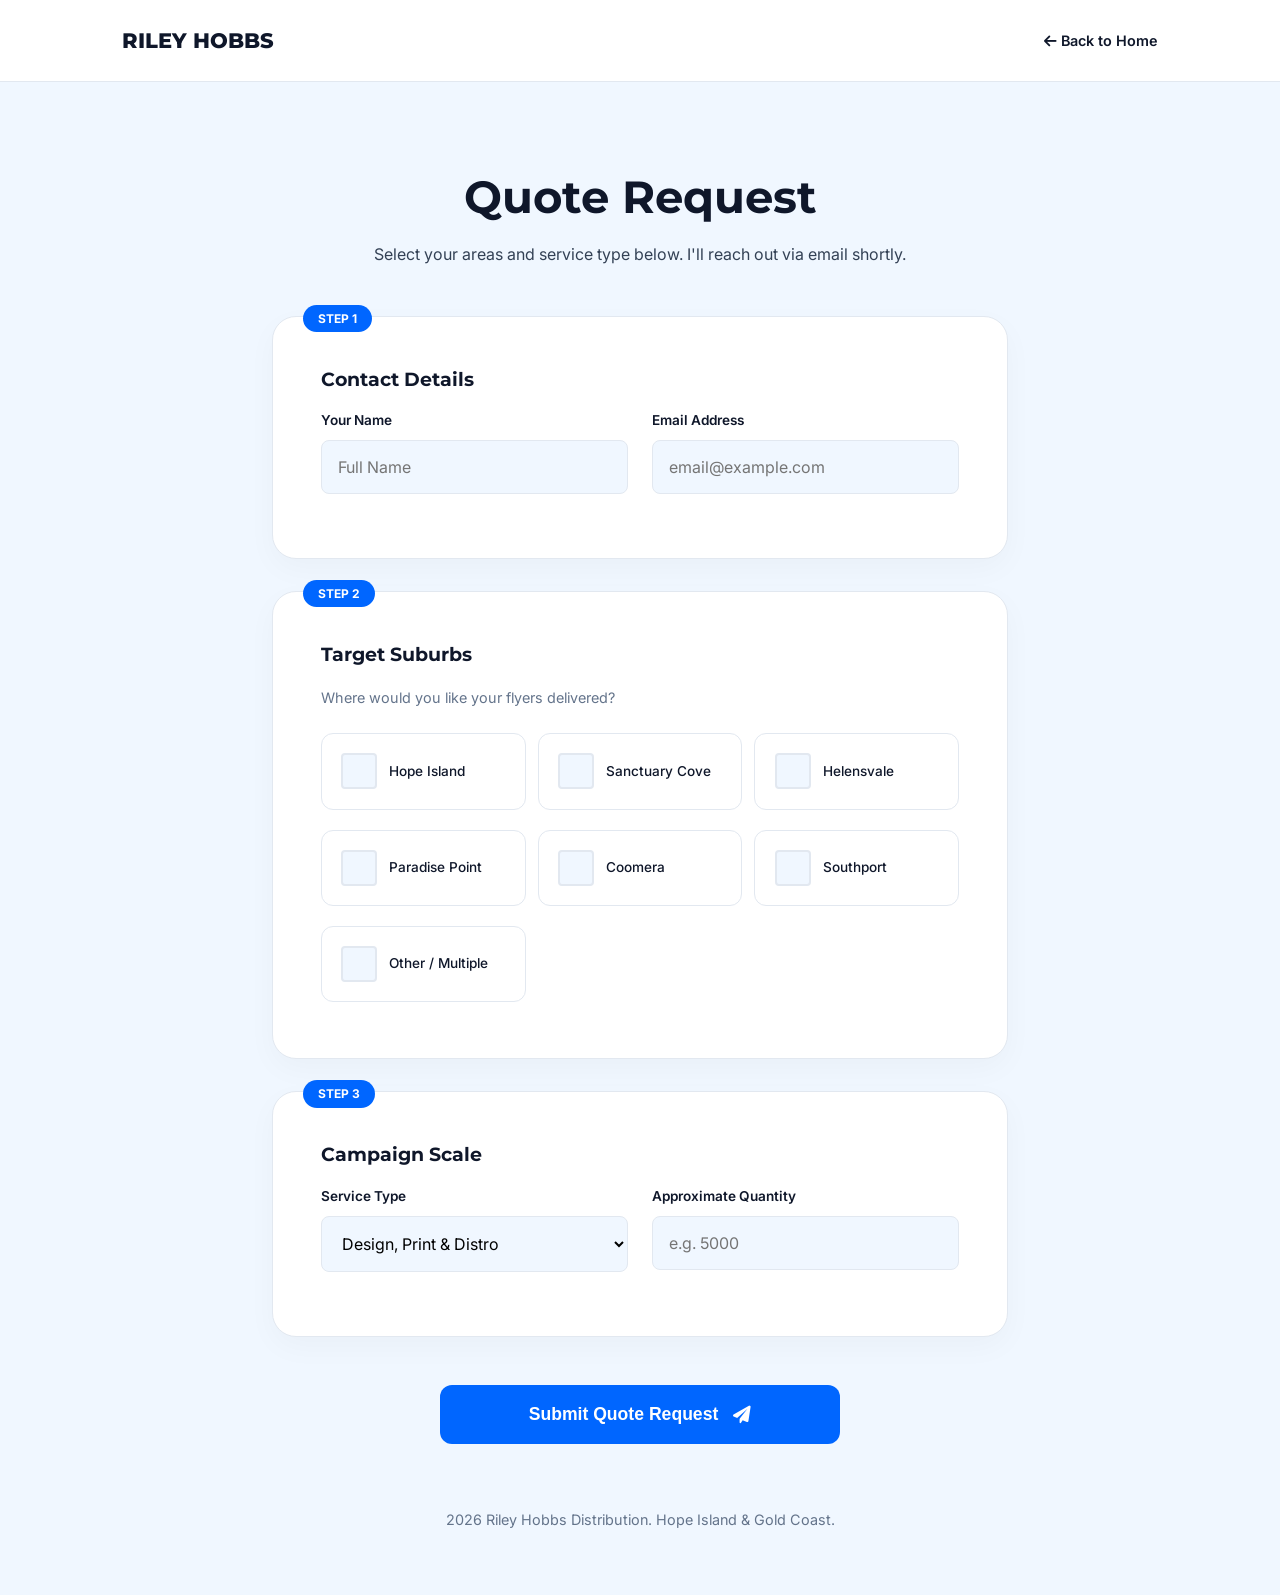
==== quote.html @ b6feacd4 "Add files via upload" ====
<!DOCTYPE html>
<html lang="en">
<head>
    <meta charset="UTF-8">
    <meta name="viewport" content="width=device-width, initial-scale=1.0">
    <title>Get a Quote | Riley Hobbs</title>
    
    <link href="https://fonts.googleapis.com/css2?family=Inter:wght@300;400;500;600&family=Montserrat:wght@700;800&display=swap" rel="stylesheet">
    <link href="https://cdnjs.cloudflare.com/ajax/libs/font-awesome/6.0.0/css/all.min.css" rel="stylesheet">
    
    <style>
        :root {
            --primary: #0066ff;
            --primary-hover: #0052cc;
            --ice-blue: #f0f7ff;
            --dark: #0f172a;
            --white: #ffffff;
            --border: #e2e8f0;
            --text-main: #334155;
            --text-muted: #64748b;
        }

        * { margin: 0; padding: 0; box-sizing: border-box; }
        body {
            font-family: 'Inter', sans-serif;
            color: var(--text-main);
            line-height: 1.6;
            background-color: var(--ice-blue);
        }

        .container { max-width: 1100px; margin: 0 auto; padding: 0 2rem; }
        .container.narrow { max-width: 800px; }

        /* --- Navigation --- */
        .navbar {
            padding: 1.5rem 0;
            background: var(--white);
            position: sticky;
            top: 0;
            z-index: 1000;
            border-bottom: 1px solid var(--border);
        }
        .nav-content { display: flex; justify-content: space-between; align-items: center; }
        .brand { display: flex; align-items: center; gap: 10px; text-decoration: none; }
        .brand .name { font-family: 'Montserrat', sans-serif; font-weight: 800; font-size: 1.3rem; color: var(--dark); }
        .back-link { text-decoration: none; color: var(--dark); font-weight: 600; font-size: 0.9rem; transition: 0.2s; }
        .back-link:hover { color: var(--primary); }

        /* --- Layout --- */
        .quote-intro { text-align: center; padding: 5rem 0 3rem; }
        .quote-intro h1 { font-family: 'Montserrat', sans-serif; font-size: 2.8rem; color: var(--dark); margin-bottom: 0.5rem; }

        .form-card {
            background: var(--white);
            padding: 3rem;
            border-radius: 24px;
            border: 1px solid var(--border);
            position: relative;
            margin-bottom: 2rem;
            box-shadow: 0 10px 30px rgba(0,0,0,0.03);
        }

        .card-badge {
            position: absolute;
            top: -12px;
            left: 30px;
            background: var(--primary);
            color: white;
            padding: 4px 15px;
            border-radius: 20px;
            font-size: 0.75rem;
            font-weight: 700;
            text-transform: uppercase;
        }

        h3 { margin-bottom: 1rem; font-family: 'Montserrat', sans-serif; color: var(--dark); }
        .card-desc { font-size: 0.9rem; color: var(--text-muted); margin-bottom: 1.5rem; display: block; }

        /* --- Checkbox Grid --- */
        .selection-grid {
            display: grid;
            grid-template-columns: repeat(auto-fill, minmax(180px, 1fr));
            gap: 12px;
        }

        .check-option {
            border: 1px solid var(--border);
            padding: 1.2rem;
            border-radius: 12px;
            cursor: pointer;
            display: flex;
            align-items: center;
            gap: 12px;
            transition: all 0.2s ease;
            background: var(--white);
            font-weight: 500;
            user-select: none;
        }

        .check-option input { 
            appearance: none;
            width: 20px;
            height: 20px;
            border: 2px solid var(--border);
            border-radius: 4px;
            cursor: pointer;
            position: relative;
        }

        .check-option input:checked { background-color: var(--primary); border-color: var(--primary); }
        .check-option input:checked::after {
            content: '\f00c'; font-family: 'Font Awesome 6 Free'; font-weight: 900;
            color: white; font-size: 10px; position: absolute; top: 50%; left: 50%; transform: translate(-50%, -50%);
        }

        .check-option.active { border-color: var(--primary); background-color: var(--ice-blue); }

        /* --- Conditional Textarea --- */
        #otherAreaWrapper {
            margin-top: 1.5rem;
            display: none; 
            animation: fadeIn 0.3s ease;
        }

        @keyframes fadeIn { from { opacity: 0; transform: translateY(-5px); } to { opacity: 1; transform: translateY(0); } }

        /* --- Form Elements --- */
        .form-group { display: grid; grid-template-columns: 1fr 1fr; gap: 1.5rem; }
        .input-wrapper { margin-bottom: 1rem; }
        label { display: block; font-weight: 600; font-size: 0.85rem; margin-bottom: 0.5rem; color: var(--dark); }
        
        input, select, textarea {
            width: 100%;
            padding: 1rem;
            background: var(--ice-blue);
            border: 1px solid var(--border);
            border-radius: 8px;
            font-family: inherit;
            transition: 0.3s;
            font-size: 1rem;
        }
        input:focus, textarea:focus { outline: none; border-color: var(--primary); background: var(--white); }

        /* --- Submit Button --- */
        .btn-submit {
            background: var(--primary);
            color: white;
            border: none;
            width: 100%;
            max-width: 400px;
            font-size: 1.1rem;
            padding: 1.2rem;
            border-radius: 12px;
            font-weight: 700;
            cursor: pointer;
            display: flex;
            justify-content: center;
            align-items: center;
            gap: 15px;
            margin: 3rem auto 0;
            transition: 0.3s;
        }
        .btn-submit:hover { background: var(--primary-hover); transform: translateY(-2px); box-shadow: 0 10px 20px rgba(0, 102, 255, 0.2); }

        footer { padding: 4rem 0; text-align: center; color: var(--text-muted); font-size: 0.9rem; }

        @media (max-width: 768px) {
            .form-group { grid-template-columns: 1fr; }
            .selection-grid { grid-template-columns: 1fr 1fr; }
            .form-card { padding: 2rem 1.5rem; }
        }
    </style>
</head>
<body>

    <nav class="navbar">
        <div class="container nav-content">
            <a href="index.html" class="brand">
                <span class="name">RILEY HOBBS</span>
            </a>
            <a href="index.html" class="back-link"><i class="fa-solid fa-arrow-left"></i> Back to Home</a>
        </div>
    </nav>

    <main class="quote-main">
        <div class="container narrow">
            <div class="quote-intro">
                <h1>Quote Request</h1>
                <p>Select your areas and service type below. I'll reach out via email shortly.</p>
            </div>

            <form id="quoteForm" action="https://formspree.io/f/xjgjlnzk" method="POST">
                
                <div class="form-card">
                    <div class="card-badge">Step 1</div>
                    <h3>Contact Details</h3>
                    <div class="form-group">
                        <div class="input-wrapper">
                            <label>Your Name</label>
                            <input type="text" name="Name" placeholder="Full Name" required>
                        </div>
                        <div class="input-wrapper">
                            <label>Email Address</label>
                            <input type="email" name="_replyto" placeholder="email@example.com" required>
                        </div>
                    </div>
                </div>

                <div class="form-card">
                    <div class="card-badge">Step 2</div>
                    <h3>Target Suburbs</h3>
                    <span class="card-desc">Where would you like your flyers delivered?</span>
                    <div class="selection-grid">
                        <label class="check-option"><input type="checkbox" name="Suburbs" value="Hope Island"> Hope Island</label>
                        <label class="check-option"><input type="checkbox" name="Suburbs" value="Sanctuary Cove"> Sanctuary Cove</label>
                        <label class="check-option"><input type="checkbox" name="Suburbs" value="Helensvale"> Helensvale</label>
                        <label class="check-option"><input type="checkbox" name="Suburbs" value="Paradise Point"> Paradise Point</label>
                        <label class="check-option"><input type="checkbox" name="Suburbs" value="Coomera"> Coomera</label>
                        <label class="check-option"><input type="checkbox" name="Suburbs" value="Southport"> Southport</label>
                        <label class="check-option" id="otherOption">
                            <input type="checkbox" name="Suburbs" value="Other" id="otherCheckbox"> Other / Multiple
                        </label>
                    </div>

                    <div id="otherAreaWrapper">
                        <label>Specify extra areas or boundaries</label>
                        <textarea name="Other_Location_Details" rows="3" placeholder="Tell me which other suburbs or specific streets you have in mind..."></textarea>
                    </div>
                </div>

                <div class="form-card">
                    <div class="card-badge">Step 3</div>
                    <h3>Campaign Scale</h3>
                    <div class="form-group">
                        <div class="input-wrapper">
                            <label>Service Type</label>
                            <select name="Service">
                                <option value="Design, Print & Distro">Design, Print & Distro</option>
                                <option value="Distribution Only">Distribution Only</option>
                                <option value="Design & Printing">Design & Printing</option>
                            </select>
                        </div>
                        <div class="input-wrapper">
                            <label>Approximate Quantity</label>
                            <input type="number" name="Quantity" placeholder="e.g. 5000">
                        </div>
                    </div>
                </div>

                <input type="text" name="_gotcha" style="display:none">

                <button type="submit" class="btn-submit">Submit Quote Request <i class="fa-solid fa-paper-plane"></i></button>
            </form>
        </div>
    </main>

    <footer>
        <p>2026 Riley Hobbs Distribution. Hope Island & Gold Coast.</p>
    </footer>

    <script>
        const otherCheckbox = document.getElementById('otherCheckbox');
        const otherWrapper = document.getElementById('otherAreaWrapper');

        document.querySelectorAll('.check-option').forEach(option => {
            const checkbox = option.querySelector('input');
            checkbox.addEventListener('change', () => {
                if(checkbox.checked) {
                    option.classList.add('active');
                } else {
                    option.classList.remove('active');
                }

                if (otherCheckbox.checked) {
                    otherWrapper.style.display = 'block';
                } else {
                    otherWrapper.style.display = 'none';
                }
            });
        });
    </script>
</body>
</html>
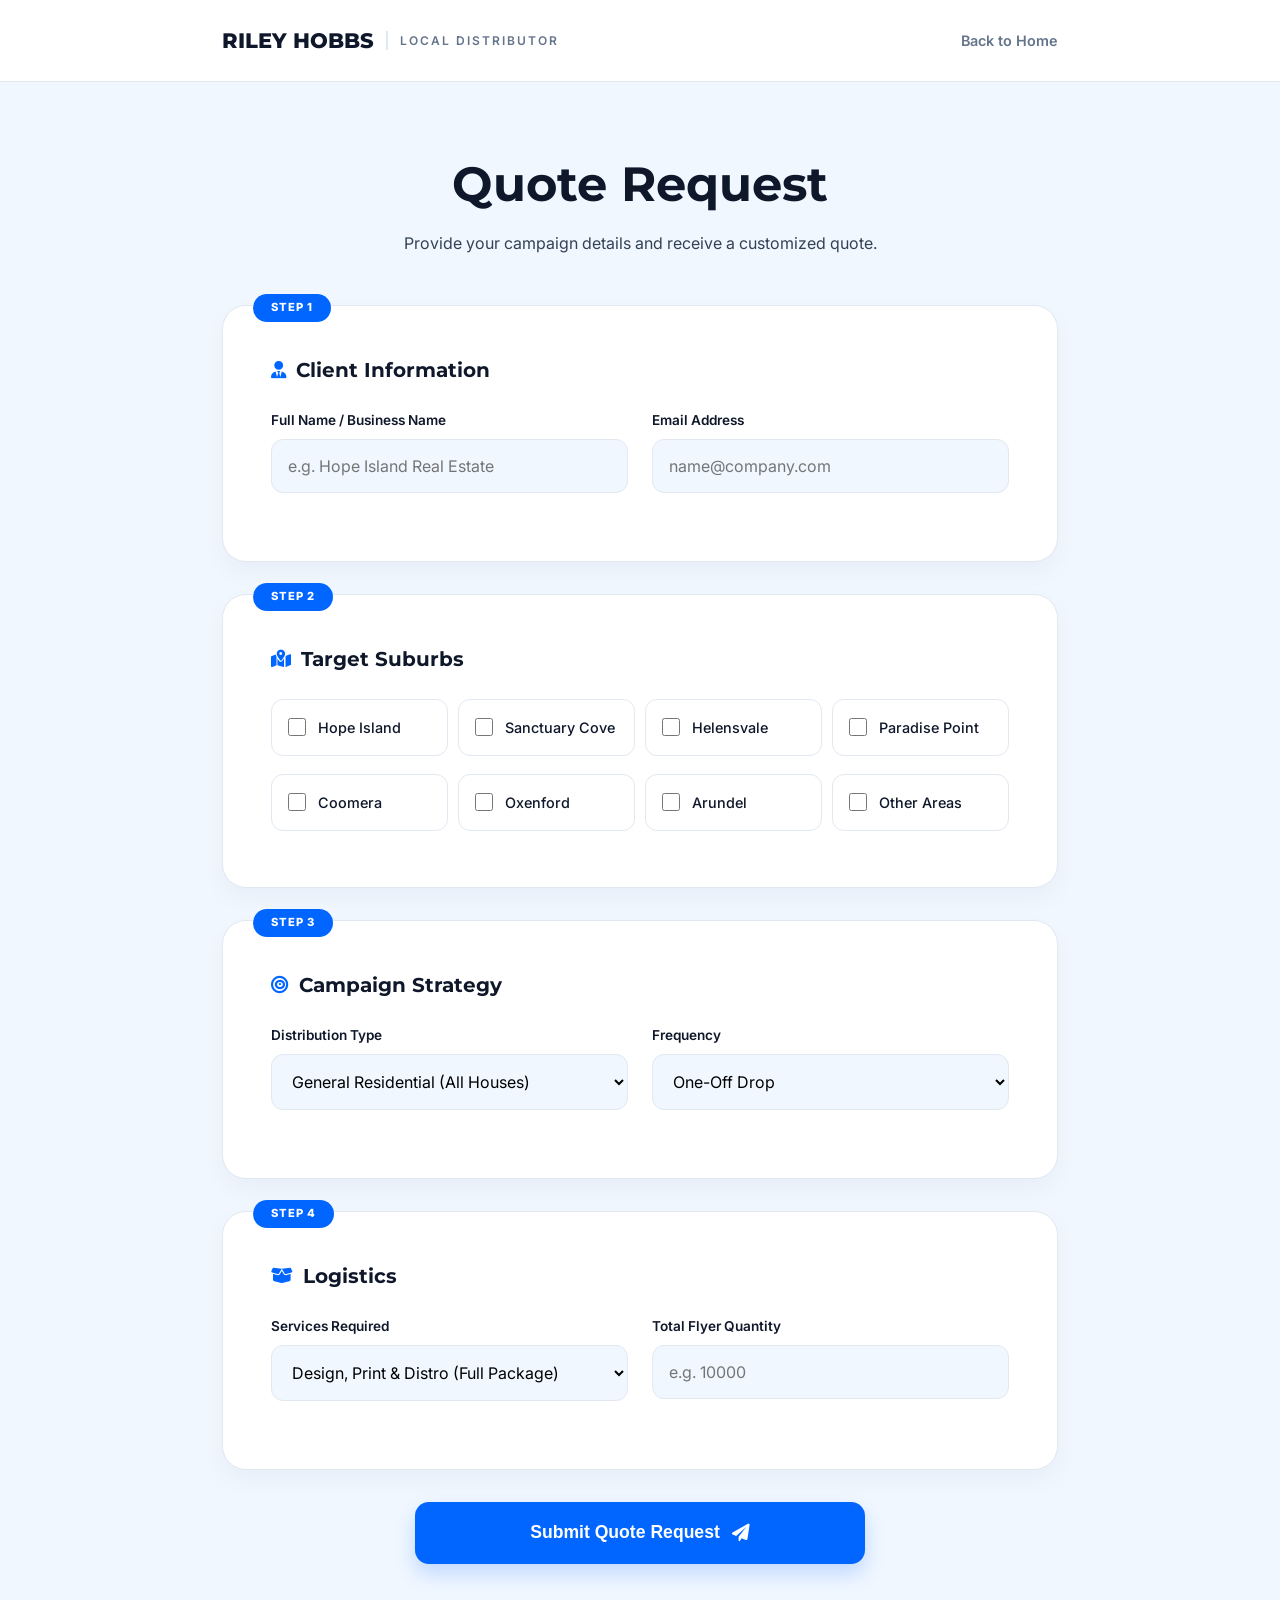
==== commit 15cf6abd: "Add files via upload" ====
--- a/quote.html
+++ b/quote.html
@@ -18,263 +18,187 @@
             --border: #e2e8f0;
             --text-main: #334155;
             --text-muted: #64748b;
+            --success: #22c55e;
         }
 
         * { margin: 0; padding: 0; box-sizing: border-box; }
-        body {
-            font-family: 'Inter', sans-serif;
-            color: var(--text-main);
-            line-height: 1.6;
-            background-color: var(--ice-blue);
-        }
-
-        .container { max-width: 1100px; margin: 0 auto; padding: 0 2rem; }
-        .container.narrow { max-width: 800px; }
-
-        /* --- Navigation --- */
-        .navbar {
-            padding: 1.5rem 0;
-            background: var(--white);
-            position: sticky;
-            top: 0;
-            z-index: 1000;
-            border-bottom: 1px solid var(--border);
-        }
+        body { font-family: 'Inter', sans-serif; background-color: var(--ice-blue); color: var(--text-main); line-height: 1.6; }
+        .container { max-width: 900px; margin: 0 auto; padding: 0 2rem; }
+
+        /* --- Nav --- */
+        .navbar { padding: 1.5rem 0; background: var(--white); border-bottom: 1px solid var(--border); position: sticky; top: 0; z-index: 100; }
         .nav-content { display: flex; justify-content: space-between; align-items: center; }
-        .brand { display: flex; align-items: center; gap: 10px; text-decoration: none; }
-        .brand .name { font-family: 'Montserrat', sans-serif; font-weight: 800; font-size: 1.3rem; color: var(--dark); }
-        .back-link { text-decoration: none; color: var(--dark); font-weight: 600; font-size: 0.9rem; transition: 0.2s; }
-        .back-link:hover { color: var(--primary); }
-
-        /* --- Layout --- */
-        .quote-intro { text-align: center; padding: 5rem 0 3rem; }
-        .quote-intro h1 { font-family: 'Montserrat', sans-serif; font-size: 2.8rem; color: var(--dark); margin-bottom: 0.5rem; }
-
-        .form-card {
-            background: var(--white);
-            padding: 3rem;
-            border-radius: 24px;
-            border: 1px solid var(--border);
-            position: relative;
-            margin-bottom: 2rem;
-            box-shadow: 0 10px 30px rgba(0,0,0,0.03);
-        }
-
-        .card-badge {
-            position: absolute;
-            top: -12px;
-            left: 30px;
-            background: var(--primary);
-            color: white;
-            padding: 4px 15px;
-            border-radius: 20px;
-            font-size: 0.75rem;
-            font-weight: 700;
-            text-transform: uppercase;
-        }
-
-        h3 { margin-bottom: 1rem; font-family: 'Montserrat', sans-serif; color: var(--dark); }
-        .card-desc { font-size: 0.9rem; color: var(--text-muted); margin-bottom: 1.5rem; display: block; }
-
-        /* --- Checkbox Grid --- */
-        .selection-grid {
-            display: grid;
-            grid-template-columns: repeat(auto-fill, minmax(180px, 1fr));
-            gap: 12px;
-        }
-
-        .check-option {
-            border: 1px solid var(--border);
-            padding: 1.2rem;
-            border-radius: 12px;
-            cursor: pointer;
-            display: flex;
-            align-items: center;
-            gap: 12px;
-            transition: all 0.2s ease;
-            background: var(--white);
-            font-weight: 500;
-            user-select: none;
-        }
-
-        .check-option input { 
-            appearance: none;
-            width: 20px;
-            height: 20px;
-            border: 2px solid var(--border);
-            border-radius: 4px;
-            cursor: pointer;
-            position: relative;
-        }
-
-        .check-option input:checked { background-color: var(--primary); border-color: var(--primary); }
-        .check-option input:checked::after {
-            content: '\f00c'; font-family: 'Font Awesome 6 Free'; font-weight: 900;
-            color: white; font-size: 10px; position: absolute; top: 50%; left: 50%; transform: translate(-50%, -50%);
-        }
-
-        .check-option.active { border-color: var(--primary); background-color: var(--ice-blue); }
-
-        /* --- Conditional Textarea --- */
-        #otherAreaWrapper {
-            margin-top: 1.5rem;
-            display: none; 
-            animation: fadeIn 0.3s ease;
-        }
-
-        @keyframes fadeIn { from { opacity: 0; transform: translateY(-5px); } to { opacity: 1; transform: translateY(0); } }
-
-        /* --- Form Elements --- */
-        .form-group { display: grid; grid-template-columns: 1fr 1fr; gap: 1.5rem; }
-        .input-wrapper { margin-bottom: 1rem; }
-        label { display: block; font-weight: 600; font-size: 0.85rem; margin-bottom: 0.5rem; color: var(--dark); }
-        
-        input, select, textarea {
-            width: 100%;
-            padding: 1rem;
-            background: var(--ice-blue);
-            border: 1px solid var(--border);
-            border-radius: 8px;
-            font-family: inherit;
-            transition: 0.3s;
-            font-size: 1rem;
-        }
-        input:focus, textarea:focus { outline: none; border-color: var(--primary); background: var(--white); }
+        .brand-group { display: flex; align-items: center; gap: 12px; text-decoration: none; }
+        .brand-name { font-family: 'Montserrat', sans-serif; font-weight: 800; font-size: 1.3rem; color: var(--dark); }
+        .brand-tag { font-size: 0.75rem; letter-spacing: 2px; color: var(--text-muted); font-weight: 600; text-transform: uppercase; border-left: 2px solid var(--border); padding-left: 12px; }
+        .home-link { text-decoration: none; color: var(--text-muted); font-weight: 600; font-size: 0.9rem; transition: 0.3s; }
+        .home-link:hover { color: var(--primary); }
+
+        /* --- Headers --- */
+        .quote-header { text-align: center; padding: 4rem 0 3rem; }
+        .quote-header h1 { font-family: 'Montserrat', sans-serif; font-size: 3rem; color: var(--dark); margin-bottom: 0.5rem; }
+
+        /* --- Cards --- */
+        .form-card { background: var(--white); padding: 3rem; border-radius: 24px; border: 1px solid var(--border); margin-bottom: 2rem; position: relative; box-shadow: 0 10px 25px rgba(15, 23, 42, 0.04); }
+        .step-badge { position: absolute; top: -12px; left: 30px; background: var(--primary); color: white; padding: 5px 18px; border-radius: 50px; font-size: 0.7rem; font-weight: 800; text-transform: uppercase; letter-spacing: 1px; }
+        h3 { font-family: 'Montserrat', sans-serif; margin-bottom: 1.5rem; color: var(--dark); font-size: 1.25rem; display: flex; align-items: center; gap: 10px; }
+        h3 i { color: var(--primary); font-size: 1.1rem; }
+
+        /* --- Grid & Inputs --- */
+        .form-grid { display: grid; grid-template-columns: 1fr 1fr; gap: 1.5rem; }
+        .input-group { margin-bottom: 1.2rem; }
+        label { display: block; font-weight: 600; font-size: 0.85rem; margin-bottom: 8px; color: var(--dark); }
+        input, select, textarea { width: 100%; padding: 1rem; background: var(--ice-blue); border: 1px solid var(--border); border-radius: 12px; font-family: inherit; font-size: 1rem; transition: 0.3s; }
+        input:focus, textarea:focus { outline: none; border-color: var(--primary); background: var(--white); box-shadow: 0 0 0 4px rgba(0, 102, 255, 0.1); }
+
+        /* --- Checkboxes --- */
+        .check-grid { display: grid; grid-template-columns: repeat(auto-fill, minmax(170px, 1fr)); gap: 10px; }
+        .check-card { border: 1px solid var(--border); padding: 1rem; border-radius: 12px; cursor: pointer; display: flex; align-items: center; gap: 12px; background: var(--white); font-weight: 500; transition: 0.2s; font-size: 0.9rem; }
+        .check-card input { width: 18px; height: 18px; accent-color: var(--primary); cursor: pointer; }
+        .check-card:hover { border-color: var(--primary); background: var(--ice-blue); }
+        .check-card.active { border-color: var(--primary); background: var(--ice-blue); color: var(--primary); }
+
+        #otherDetails { display: none; margin-top: 1.5rem; animation: slideDown 0.3s ease; }
+        @keyframes slideDown { from { opacity: 0; transform: translateY(-10px); } to { opacity: 1; transform: translateY(0); } }
 
         /* --- Submit Button --- */
-        .btn-submit {
-            background: var(--primary);
-            color: white;
-            border: none;
-            width: 100%;
-            max-width: 400px;
-            font-size: 1.1rem;
-            padding: 1.2rem;
-            border-radius: 12px;
-            font-weight: 700;
-            cursor: pointer;
-            display: flex;
-            justify-content: center;
-            align-items: center;
-            gap: 15px;
-            margin: 3rem auto 0;
-            transition: 0.3s;
-        }
-        .btn-submit:hover { background: var(--primary-hover); transform: translateY(-2px); box-shadow: 0 10px 20px rgba(0, 102, 255, 0.2); }
-
-        footer { padding: 4rem 0; text-align: center; color: var(--text-muted); font-size: 0.9rem; }
-
-        @media (max-width: 768px) {
-            .form-group { grid-template-columns: 1fr; }
-            .selection-grid { grid-template-columns: 1fr 1fr; }
-            .form-card { padding: 2rem 1.5rem; }
-        }
+        .btn-send { background: var(--primary); color: white; border: none; width: 100%; max-width: 450px; padding: 1.3rem; border-radius: 14px; font-weight: 700; font-size: 1.1rem; cursor: pointer; display: flex; justify-content: center; align-items: center; gap: 12px; margin: 2rem auto 4rem; transition: 0.3s; box-shadow: 0 10px 20px rgba(0, 102, 255, 0.2); }
+        .btn-send:hover { background: var(--primary-hover); transform: translateY(-3px); }
+
+        /* --- Success Screen --- */
+        #success-msg { display: none; text-align: center; padding: 10rem 0; animation: fadeIn 0.6s ease; }
+        #success-msg i { color: var(--success); font-size: 5rem; margin-bottom: 2rem; }
+
+        @media (max-width: 768px) { .form-grid { grid-template-columns: 1fr; } .check-grid { grid-template-columns: 1fr 1fr; } }
     </style>
 </head>
 <body>
 
     <nav class="navbar">
         <div class="container nav-content">
-            <a href="index.html" class="brand">
-                <span class="name">RILEY HOBBS</span>
+            <a href="index.html" class="brand-group">
+                <span class="brand-name">RILEY HOBBS</span>
+                <span class="brand-tag">Local Distributor</span>
             </a>
-            <a href="index.html" class="back-link"><i class="fa-solid fa-arrow-left"></i> Back to Home</a>
+            <a href="index.html" class="home-link">Back to Home</a>
         </div>
     </nav>
 
-    <main class="quote-main">
-        <div class="container narrow">
-            <div class="quote-intro">
+    <main class="container">
+        <div id="form-wrap">
+            <div class="quote-header">
                 <h1>Quote Request</h1>
-                <p>Select your areas and service type below. I'll reach out via email shortly.</p>
+                <p>Provide your campaign details and receive a customized quote.</p>
             </div>
 
-            <form id="quoteForm" action="https://formspree.io/f/xjgjlnzk" method="POST">
+            <form action="https://formspree.io/f/xjgjlnzk" method="POST">
                 
                 <div class="form-card">
-                    <div class="card-badge">Step 1</div>
-                    <h3>Contact Details</h3>
-                    <div class="form-group">
-                        <div class="input-wrapper">
-                            <label>Your Name</label>
-                            <input type="text" name="Name" placeholder="Full Name" required>
-                        </div>
-                        <div class="input-wrapper">
+                    <span class="step-badge">Step 1</span>
+                    <h3><i class="fa-solid fa-user-tie"></i> Client Information</h3>
+                    <div class="form-grid">
+                        <div class="input-group">
+                            <label>Full Name / Business Name</label>
+                            <input type="text" name="Client_Name" placeholder="e.g. Hope Island Real Estate" required>
+                        </div>
+                        <div class="input-group">
                             <label>Email Address</label>
-                            <input type="email" name="_replyto" placeholder="email@example.com" required>
-                        </div>
-                    </div>
-                </div>
-
-                <div class="form-card">
-                    <div class="card-badge">Step 2</div>
-                    <h3>Target Suburbs</h3>
-                    <span class="card-desc">Where would you like your flyers delivered?</span>
-                    <div class="selection-grid">
-                        <label class="check-option"><input type="checkbox" name="Suburbs" value="Hope Island"> Hope Island</label>
-                        <label class="check-option"><input type="checkbox" name="Suburbs" value="Sanctuary Cove"> Sanctuary Cove</label>
-                        <label class="check-option"><input type="checkbox" name="Suburbs" value="Helensvale"> Helensvale</label>
-                        <label class="check-option"><input type="checkbox" name="Suburbs" value="Paradise Point"> Paradise Point</label>
-                        <label class="check-option"><input type="checkbox" name="Suburbs" value="Coomera"> Coomera</label>
-                        <label class="check-option"><input type="checkbox" name="Suburbs" value="Southport"> Southport</label>
-                        <label class="check-option" id="otherOption">
-                            <input type="checkbox" name="Suburbs" value="Other" id="otherCheckbox"> Other / Multiple
-                        </label>
-                    </div>
-
-                    <div id="otherAreaWrapper">
-                        <label>Specify extra areas or boundaries</label>
-                        <textarea name="Other_Location_Details" rows="3" placeholder="Tell me which other suburbs or specific streets you have in mind..."></textarea>
-                    </div>
-                </div>
-
-                <div class="form-card">
-                    <div class="card-badge">Step 3</div>
-                    <h3>Campaign Scale</h3>
-                    <div class="form-group">
-                        <div class="input-wrapper">
-                            <label>Service Type</label>
-                            <select name="Service">
-                                <option value="Design, Print & Distro">Design, Print & Distro</option>
-                                <option value="Distribution Only">Distribution Only</option>
-                                <option value="Design & Printing">Design & Printing</option>
+                            <input type="email" name="_replyto" placeholder="name@company.com" required>
+                        </div>
+                    </div>
+                </div>
+
+                <div class="form-card">
+                    <span class="step-badge">Step 2</span>
+                    <h3><i class="fa-solid fa-map-location-dot"></i> Target Suburbs</h3>
+                    <div class="check-grid">
+                        <label class="check-card"><input type="checkbox" name="Zone" value="Hope Island"> Hope Island</label>
+                        <label class="check-card"><input type="checkbox" name="Zone" value="Sanctuary Cove"> Sanctuary Cove</label>
+                        <label class="check-option check-card"><input type="checkbox" name="Zone" value="Helensvale"> Helensvale</label>
+                        <label class="check-card"><input type="checkbox" name="Zone" value="Paradise Point"> Paradise Point</label>
+                        <label class="check-card"><input type="checkbox" name="Zone" value="Coomera"> Coomera</label>
+                        <label class="check-card"><input type="checkbox" name="Zone" value="Oxenford"> Oxenford</label>
+                        <label class="check-card"><input type="checkbox" name="Zone" value="Arundel"> Arundel</label>
+                        <label class="check-card" id="trigger-other"><input type="checkbox" name="Zone" value="Other"> Other Areas</label>
+                    </div>
+                    <div id="otherDetails">
+                        <label>Additional Instructions (Streets/Suburbs)</label>
+                        <textarea name="Area_Instructions" rows="3" placeholder="List specific streets or non-listed suburbs..."></textarea>
+                    </div>
+                </div>
+
+                <div class="form-card">
+                    <span class="step-badge">Step 3</span>
+                    <h3><i class="fa-solid fa-bullseye"></i> Campaign Strategy</h3>
+                    <div class="form-grid">
+                        <div class="input-group">
+                            <label>Distribution Type</label>
+                            <select name="Distribution_Type">
+                                <option value="General Residential">General Residential (All Houses)</option>
+                                <option value="High-End Only">High-End Only (Selected Estates)</option>
+                                <option value="Commercial Only">Commercial / Business Only</option>
                             </select>
                         </div>
-                        <div class="input-wrapper">
-                            <label>Approximate Quantity</label>
-                            <input type="number" name="Quantity" placeholder="e.g. 5000">
-                        </div>
-                    </div>
-                </div>
-
-                <input type="text" name="_gotcha" style="display:none">
-
-                <button type="submit" class="btn-submit">Submit Quote Request <i class="fa-solid fa-paper-plane"></i></button>
+                        <div class="input-group">
+                            <label>Frequency</label>
+                            <select name="Frequency">
+                                <option value="One-Off">One-Off Drop</option>
+                                <option value="Monthly">Monthly Recurring</option>
+                                <option value="Fortnightly">Fortnightly Recurring</option>
+                            </select>
+                        </div>
+                    </div>
+                </div>
+
+                <div class="form-card">
+                    <span class="step-badge">Step 4</span>
+                    <h3><i class="fa-solid fa-box-open"></i> Logistics</h3>
+                    <div class="form-grid">
+                        <div class="input-group">
+                            <label>Services Required</label>
+                            <select name="Service_Scope">
+                                <option value="Design, Print & Distro">Design, Print & Distro (Full Package)</option>
+                                <option value="Print & Distro">Print & Distro Only</option>
+                                <option value="Distribution Only">Distribution Only (You have flyers)</option>
+                            </select>
+                        </div>
+                        <div class="input-group">
+                            <label>Total Flyer Quantity</label>
+                            <input type="number" name="Quantity" placeholder="e.g. 10000">
+                        </div>
+                    </div>
+                </div>
+
+                <input type="hidden" name="_next" value="https://razthebeastman.github.io/quote.html?status=success">
+                <button type="submit" class="btn-send">Submit Quote Request <i class="fa-solid fa-paper-plane"></i></button>
             </form>
         </div>
+
+        <div id="success-msg">
+            <i class="fa-solid fa-circle-check"></i>
+            <h2>Request Received</h2>
+            <p>I'll review the house counts for your selected zones and email you shortly.</p>
+            <p style="margin-top: 2rem; font-size: 0.9rem; color: var(--text-muted);">Redirecting to home page...</p>
+        </div>
     </main>
 
-    <footer>
-        <p>2026 Riley Hobbs Distribution. Hope Island & Gold Coast.</p>
-    </footer>
-
     <script>
-        const otherCheckbox = document.getElementById('otherCheckbox');
-        const otherWrapper = document.getElementById('otherAreaWrapper');
-
-        document.querySelectorAll('.check-option').forEach(option => {
-            const checkbox = option.querySelector('input');
-            checkbox.addEventListener('change', () => {
-                if(checkbox.checked) {
-                    option.classList.add('active');
-                } else {
-                    option.classList.remove('active');
-                }
-
-                if (otherCheckbox.checked) {
-                    otherWrapper.style.display = 'block';
-                } else {
-                    otherWrapper.style.display = 'none';
+        const params = new URLSearchParams(window.location.search);
+        if (params.get('status') === 'success') {
+            document.getElementById('form-wrap').style.display = 'none';
+            document.getElementById('success-msg').style.display = 'block';
+            setTimeout(() => { window.location.href = 'index.html'; }, 5000);
+        }
+
+        const otherTrigger = document.getElementById('trigger-other');
+        const otherBox = document.getElementById('otherDetails');
+
+        document.querySelectorAll('.check-card').forEach(card => {
+            const input = card.querySelector('input');
+            input.addEventListener('change', () => {
+                card.classList.toggle('active', input.checked);
+                if (input.parentElement.id === 'trigger-other') {
+                    otherBox.style.display = input.checked ? 'block' : 'none';
                 }
             });
         });
